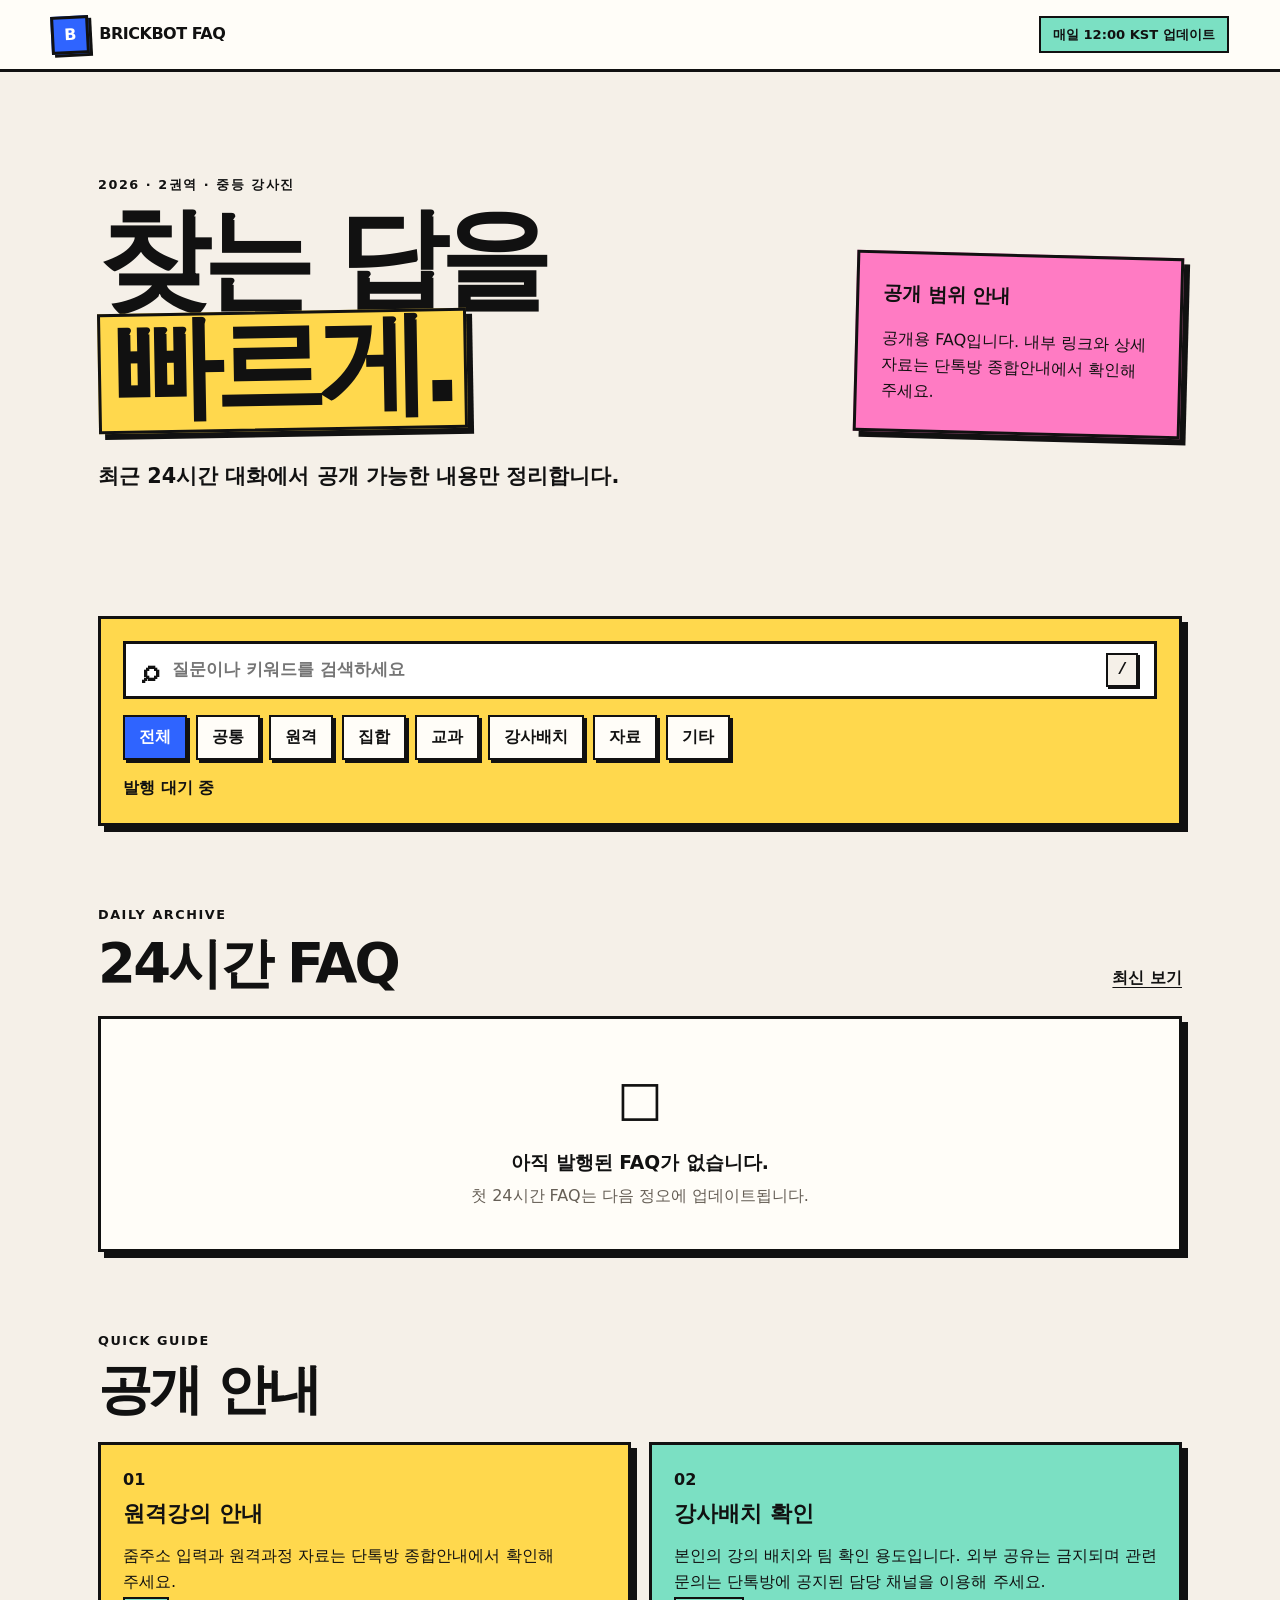
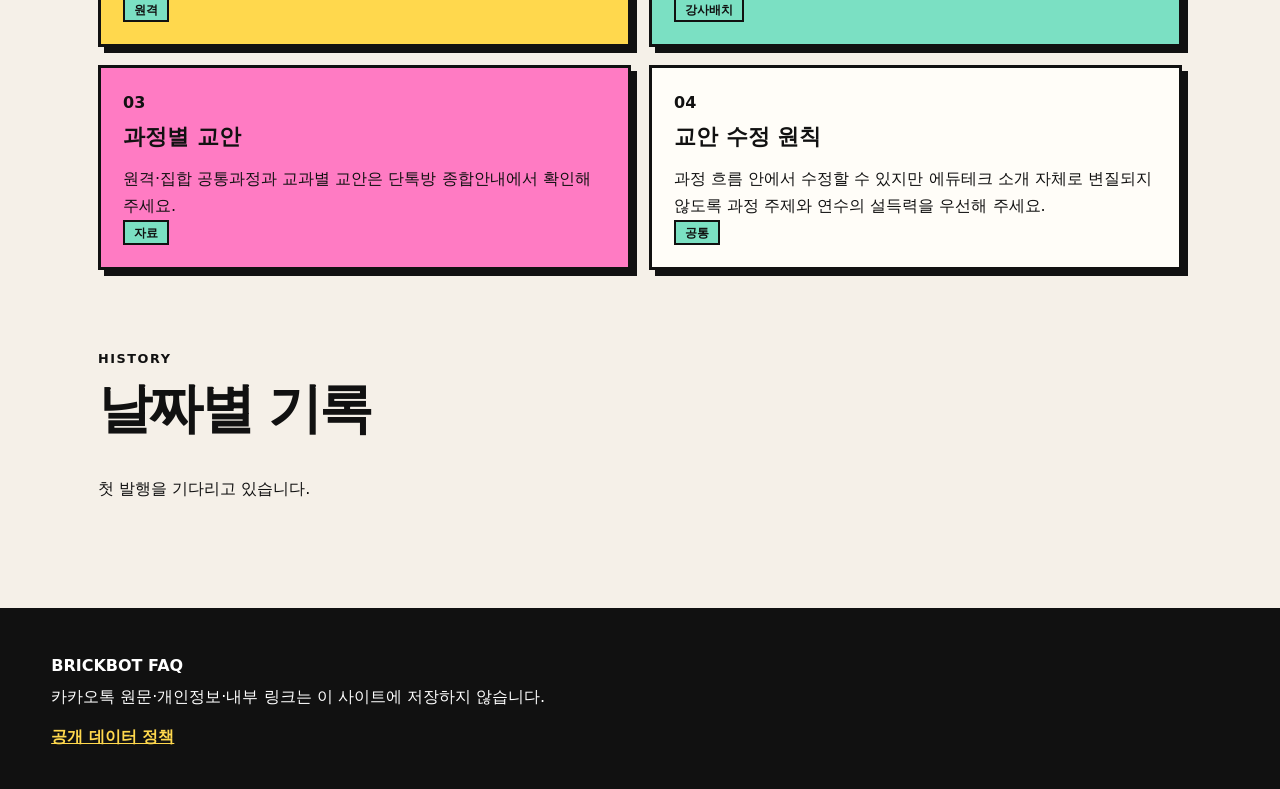
==== index.html @ 0ccc0e26 "feat: launch public Brickbot FAQ site" ====
<!doctype html>
<html lang="ko">
<head>
  <meta charset="utf-8">
  <meta name="viewport" content="width=device-width, initial-scale=1">
  <meta name="description" content="2026년 2권역 중등 강사진 공개 FAQ">
  <meta name="color-scheme" content="light">
  <meta name="theme-color" content="#FFD84D">
  <title>중등 강사진 FAQ</title>
  <link rel="stylesheet" href="./assets/styles.css">
  <script src="./assets/app.js" defer></script>
</head>
<body>
  <a class="skip-link" href="#main">본문으로 바로가기</a>

  <header class="topbar">
    <a class="brand" href="#/" aria-label="FAQ 홈">
      <span class="brand-mark" aria-hidden="true">B</span>
      <span>BRICKBOT FAQ</span>
    </a>
    <div class="update-chip" id="schedule">매일 12:00 KST 업데이트</div>
  </header>

  <main id="main">
    <section class="hero" aria-labelledby="hero-title">
      <div class="hero-copy">
        <p class="eyebrow">2026 · 2권역 · 중등 강사진</p>
        <h1 id="hero-title">찾는 답을<br><span>빠르게.</span></h1>
        <p class="hero-description" id="subtitle">최근 24시간 대화에서 공개 가능한 내용만 정리합니다.</p>
      </div>
      <div class="hero-note" role="note">
        <strong>공개 범위 안내</strong>
        <p id="notice">내부 링크와 상세 자료는 단톡방 종합안내에서 확인해 주세요.</p>
      </div>
    </section>

    <section class="toolbar" aria-label="FAQ 검색 및 필터">
      <label class="search-box" for="search">
        <span aria-hidden="true">⌕</span>
        <span class="sr-only">FAQ 검색</span>
        <input id="search" type="search" autocomplete="off" placeholder="질문이나 키워드를 검색하세요">
        <kbd>/</kbd>
      </label>
      <div class="filters" id="filters" aria-label="카테고리 필터"></div>
      <p class="result-count" id="result-count" aria-live="polite"></p>
    </section>

    <section class="section" id="daily-section" aria-labelledby="daily-title">
      <div class="section-heading">
        <div>
          <p class="eyebrow">DAILY ARCHIVE</p>
          <h2 id="daily-title">24시간 FAQ</h2>
        </div>
        <a class="text-link" href="#/">최신 보기</a>
      </div>
      <div id="daily-summary" class="daily-summary" hidden></div>
      <div id="faq-list" class="faq-list" aria-live="polite"></div>
      <div id="empty-state" class="empty-card" hidden>
        <span class="empty-icon" aria-hidden="true">□</span>
        <h3>아직 발행된 FAQ가 없습니다.</h3>
        <p>첫 24시간 FAQ는 다음 정오에 업데이트됩니다.</p>
      </div>
    </section>

    <section class="section guides-section" aria-labelledby="guides-title">
      <div class="section-heading">
        <div>
          <p class="eyebrow">QUICK GUIDE</p>
          <h2 id="guides-title">공개 안내</h2>
        </div>
      </div>
      <div id="guide-list" class="guide-grid"></div>
    </section>

    <section class="section archive-section" aria-labelledby="archive-title">
      <div class="section-heading">
        <div>
          <p class="eyebrow">HISTORY</p>
          <h2 id="archive-title">날짜별 기록</h2>
        </div>
      </div>
      <nav id="archive-list" class="archive-list" aria-label="날짜별 FAQ"></nav>
    </section>
  </main>

  <footer>
    <p><strong>BRICKBOT FAQ</strong></p>
    <p>카카오톡 원문·개인정보·내부 링크는 이 사이트에 저장하지 않습니다.</p>
    <a href="./privacy.html">공개 데이터 정책</a>
  </footer>

  <noscript>
    <div class="noscript">FAQ를 표시하려면 JavaScript를 활성화해 주세요.</div>
  </noscript>
</body>
</html>
---- assets/styles.css ----
:root {
  --ink: #111111;
  --paper: #f5f0e8;
  --card: #fffdf8;
  --yellow: #ffd84d;
  --blue: #2f64ff;
  --pink: #ff7bc3;
  --mint: #7be0c3;
  --orange: #ff795e;
  --green: #59c36a;
  --muted: #665f56;
  --line: 3px solid var(--ink);
  --shadow: 6px 6px 0 var(--ink);
  --font: Pretendard, "Apple SD Gothic Neo", "Noto Sans KR", system-ui, -apple-system, sans-serif;
}

* { box-sizing: border-box; }
html { scroll-behavior: smooth; }
body {
  margin: 0;
  color: var(--ink);
  background: var(--paper);
  font-family: var(--font);
  font-size: 16px;
  line-height: 1.65;
  word-break: keep-all;
}
a { color: inherit; }
button, input { font: inherit; }
button { color: inherit; }
:focus-visible { outline: 4px solid var(--blue); outline-offset: 3px; }

.sr-only {
  position: absolute;
  width: 1px;
  height: 1px;
  padding: 0;
  margin: -1px;
  overflow: hidden;
  clip: rect(0, 0, 0, 0);
  white-space: nowrap;
  border: 0;
}
.skip-link {
  position: fixed;
  left: 16px;
  top: -80px;
  z-index: 100;
  padding: 10px 14px;
  background: var(--yellow);
  border: var(--line);
  font-weight: 800;
}
.skip-link:focus { top: 16px; }

.topbar {
  min-height: 72px;
  padding: 12px clamp(18px, 4vw, 56px);
  display: flex;
  align-items: center;
  justify-content: space-between;
  gap: 16px;
  border-bottom: var(--line);
  background: var(--card);
}
.brand {
  display: inline-flex;
  align-items: center;
  gap: 10px;
  text-decoration: none;
  font-weight: 900;
  letter-spacing: -.03em;
}
.brand-mark {
  width: 38px;
  height: 38px;
  display: grid;
  place-items: center;
  border: 3px solid var(--ink);
  background: var(--blue);
  color: white;
  box-shadow: 3px 3px 0 var(--ink);
  transform: rotate(-3deg);
}
.update-chip {
  padding: 6px 12px;
  border: 2px solid var(--ink);
  background: var(--mint);
  font-size: .82rem;
  font-weight: 800;
}

main { max-width: 1180px; margin: 0 auto; padding: 0 clamp(18px, 4vw, 48px) 90px; }
.hero {
  min-height: 430px;
  display: grid;
  grid-template-columns: 1.35fr .65fr;
  align-items: center;
  gap: clamp(28px, 6vw, 84px);
  padding: clamp(54px, 8vw, 104px) 0;
}
.eyebrow {
  margin: 0 0 12px;
  font-size: .8rem;
  font-weight: 900;
  letter-spacing: .12em;
}
h1, h2, h3, p { max-width: 72ch; }
h1 {
  margin: 0;
  font-size: clamp(3.4rem, 9vw, 7rem);
  line-height: .92;
  letter-spacing: -.075em;
  font-weight: 900;
}
h1 span {
  display: inline-block;
  padding: 0 .08em .1em;
  background: var(--yellow);
  border: 3px solid var(--ink);
  box-shadow: 6px 6px 0 var(--ink);
  transform: rotate(-1deg);
}
.hero-description { margin-top: 28px; font-size: clamp(1.05rem, 2vw, 1.3rem); font-weight: 650; }
.hero-note {
  padding: 24px;
  border: var(--line);
  background: var(--pink);
  box-shadow: var(--shadow);
  transform: rotate(1.5deg);
}
.hero-note strong { font-size: 1.2rem; }
.hero-note p { margin-bottom: 0; }

.toolbar {
  position: relative;
  margin: 0 0 76px;
  padding: 22px;
  border: var(--line);
  background: var(--yellow);
  box-shadow: var(--shadow);
}
.search-box {
  min-height: 58px;
  display: grid;
  grid-template-columns: auto 1fr auto;
  align-items: center;
  gap: 12px;
  padding: 0 16px;
  border: var(--line);
  background: white;
}
.search-box > span:first-child { font-size: 2rem; line-height: 1; font-weight: 900; }
.search-box input { width: 100%; min-width: 0; border: 0; outline: 0; background: transparent; font-size: 1.05rem; font-weight: 650; }
kbd { padding: 2px 9px; border: 2px solid var(--ink); background: var(--paper); box-shadow: 2px 2px 0 var(--ink); font-weight: 800; }
.filters { display: flex; flex-wrap: wrap; gap: 9px; margin-top: 16px; }
.filter-button {
  min-height: 42px;
  padding: 7px 14px;
  border: 2px solid var(--ink);
  background: var(--card);
  box-shadow: 3px 3px 0 var(--ink);
  cursor: pointer;
  font-weight: 800;
}
.filter-button[aria-pressed="true"] { background: var(--blue); color: white; }
.filter-button:active, .brutal-button:active { transform: translate(2px, 2px); box-shadow: 1px 1px 0 var(--ink); }
.result-count { margin: 15px 0 0; font-weight: 800; }

.section { margin-top: 78px; }
.section-heading { display: flex; justify-content: space-between; align-items: end; gap: 16px; margin-bottom: 24px; }
h2 { margin: 0; font-size: clamp(2rem, 5vw, 3.4rem); line-height: 1; letter-spacing: -.05em; font-weight: 900; }
.text-link { font-weight: 850; text-underline-offset: 4px; }

.daily-summary {
  margin-bottom: 28px;
  padding: 22px;
  border: var(--line);
  background: var(--blue);
  color: white;
  box-shadow: var(--shadow);
}
.daily-summary h3 { margin: 0 0 6px; font-size: 1.35rem; }
.daily-summary p { margin: 4px 0; }
.summary-stats { display: flex; flex-wrap: wrap; gap: 8px; margin-top: 14px; }
.summary-stat { padding: 4px 10px; border: 2px solid white; font-weight: 800; }

.faq-list { display: grid; gap: 18px; }
.faq-card {
  border: var(--line);
  background: var(--card);
  box-shadow: 5px 5px 0 var(--ink);
}
.faq-card[open] { background: white; }
.faq-card summary {
  min-height: 74px;
  display: grid;
  grid-template-columns: auto 1fr auto;
  align-items: center;
  gap: 14px;
  padding: 17px 20px;
  cursor: pointer;
  list-style: none;
  font-size: 1.04rem;
  font-weight: 850;
}
.faq-card summary::-webkit-details-marker { display: none; }
.faq-index { color: var(--blue); font-size: .8rem; letter-spacing: .08em; }
.faq-toggle { width: 32px; height: 32px; display: grid; place-items: center; border: 2px solid var(--ink); background: var(--yellow); font-weight: 900; }
.faq-card[open] .faq-toggle { transform: rotate(45deg); }
.faq-answer { padding: 0 20px 22px 58px; border-top: 2px solid var(--ink); }
.faq-answer p { margin: 18px 0; white-space: pre-line; }
.faq-meta { display: flex; flex-wrap: wrap; gap: 8px; }
.meta-badge { padding: 3px 9px; border: 2px solid var(--ink); background: var(--mint); font-size: .78rem; font-weight: 800; }
.meta-badge.review { background: var(--orange); }

.empty-card {
  padding: 40px 24px;
  text-align: center;
  border: var(--line);
  background: var(--card);
  box-shadow: var(--shadow);
}
.empty-card h3 { margin: 10px auto 4px; }
.empty-card p { margin: 0 auto; color: var(--muted); }
.empty-icon { font-size: 3rem; font-weight: 900; }

.guide-grid { display: grid; grid-template-columns: repeat(2, minmax(0, 1fr)); gap: 18px; }
.guide-card { min-height: 190px; padding: 22px; border: var(--line); box-shadow: var(--shadow); background: var(--card); }
.guide-card:nth-child(4n+1) { background: var(--yellow); }
.guide-card:nth-child(4n+2) { background: var(--mint); }
.guide-card:nth-child(4n+3) { background: var(--pink); }
.guide-card h3 { margin: 8px 0; font-size: 1.35rem; line-height: 1.2; }
.guide-card p { margin-bottom: 0; }
.guide-number { font-weight: 900; }

.archive-list { display: grid; gap: 10px; }
.archive-link { display: flex; justify-content: space-between; align-items: center; gap: 12px; min-height: 56px; padding: 10px 16px; border: 2px solid var(--ink); background: var(--card); text-decoration: none; font-weight: 800; }
.archive-link:hover { background: var(--yellow); }
.archive-link span:last-child { color: var(--muted); font-size: .85rem; }

footer { padding: 38px clamp(18px, 4vw, 56px); border-top: var(--line); background: var(--ink); color: white; }
footer p { margin: 4px 0; }
footer a { display: inline-block; margin-top: 10px; color: var(--yellow); font-weight: 800; }

.policy-page { max-width: 880px; padding-top: 70px; }
.policy-page > h1 { font-size: clamp(2.8rem, 8vw, 5rem); margin-bottom: 42px; }
.policy-card { margin: 24px 0; padding: 26px; border: var(--line); background: var(--mint); box-shadow: var(--shadow); }
.policy-card h2 { font-size: 1.8rem; }
.warning-card { background: var(--orange); }
.brutal-button { display: inline-block; margin: 24px 0 70px; padding: 12px 18px; border: var(--line); background: var(--yellow); box-shadow: 4px 4px 0 var(--ink); text-decoration: none; font-weight: 900; }
.noscript { margin: 20px; padding: 20px; border: var(--line); background: var(--orange); }

@media (max-width: 760px) {
  .topbar { align-items: flex-start; }
  .update-chip { max-width: 150px; text-align: center; }
  .hero { grid-template-columns: 1fr; min-height: 0; }
  h1 { font-size: clamp(3.2rem, 17vw, 5.3rem); }
  .hero-note { transform: none; }
  .toolbar { margin-bottom: 56px; padding: 16px; }
  kbd { display: none; }
  .search-box { grid-template-columns: auto 1fr; }
  .section { margin-top: 62px; }
  .section-heading { align-items: flex-start; }
  .guide-grid { grid-template-columns: 1fr; }
  .faq-card summary { padding: 15px; gap: 10px; }
  .faq-answer { padding: 0 15px 18px; }
  .archive-link { align-items: flex-start; flex-direction: column; gap: 2px; }
}

@media (prefers-reduced-motion: reduce) {
  html { scroll-behavior: auto; }
  *, *::before, *::after { transition: none !important; animation: none !important; }
}
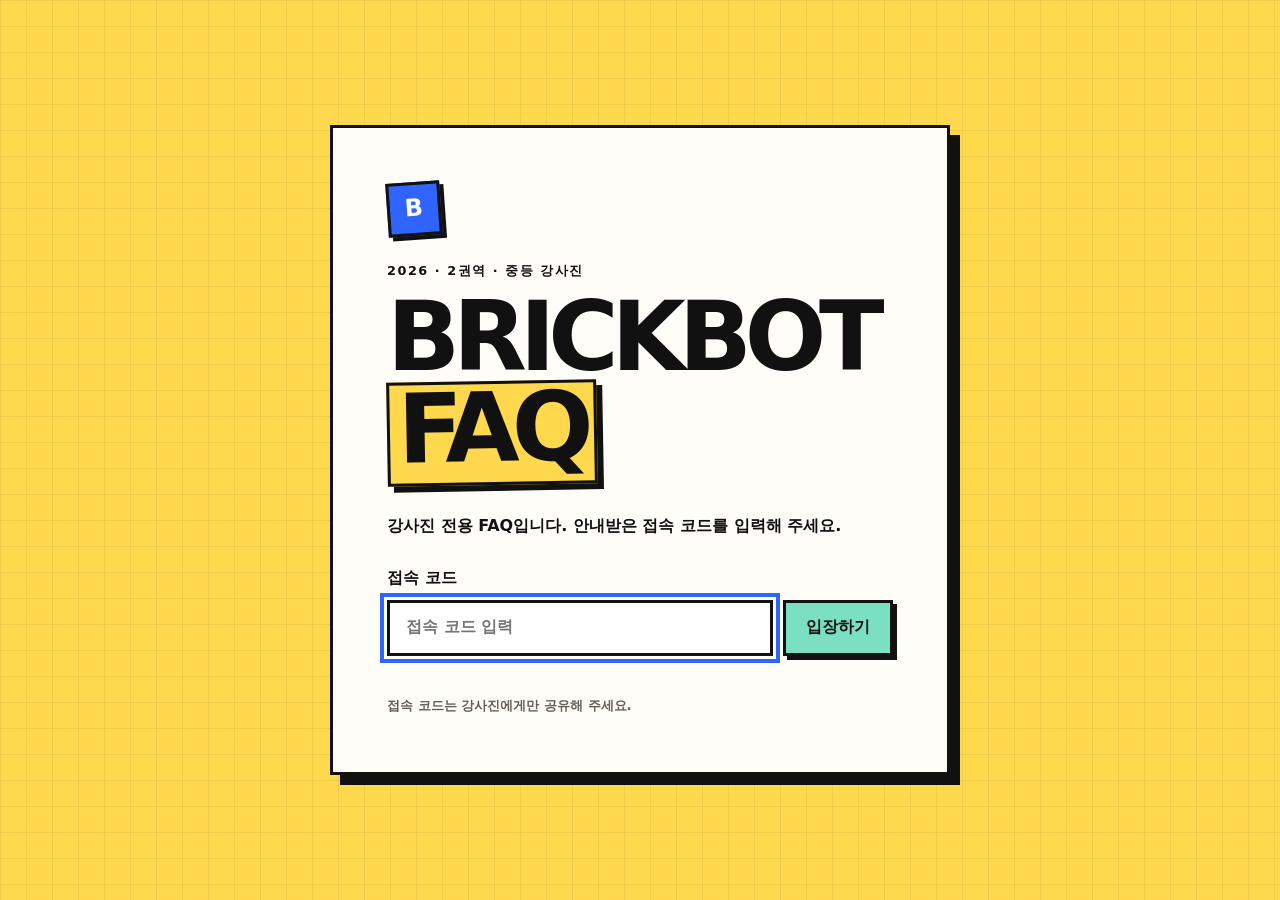
==== commit bb49f530: "feat: gate FAQ access and publish linked answers" ====
--- a/index.html
+++ b/index.html
@@ -10,8 +10,28 @@
   <link rel="stylesheet" href="./assets/styles.css">
   <script src="./assets/app.js" defer></script>
 </head>
-<body>
+<body class="access-locked">
   <a class="skip-link" href="#main">본문으로 바로가기</a>
+
+  <section class="access-gate" id="access-gate" aria-labelledby="access-title">
+    <div class="access-card">
+      <span class="access-mark" aria-hidden="true">B</span>
+      <p class="eyebrow">2026 · 2권역 · 중등 강사진</p>
+      <h1 id="access-title">BRICKBOT<br><span>FAQ</span></h1>
+      <p>강사진 전용 FAQ입니다. 안내받은 접속 코드를 입력해 주세요.</p>
+      <form id="access-form" class="access-form">
+        <label for="access-code">접속 코드</label>
+        <div class="access-input-row">
+          <input id="access-code" type="password" inputmode="numeric" autocomplete="off" maxlength="12" placeholder="접속 코드 입력" required>
+          <button type="submit">입장하기</button>
+        </div>
+        <p id="access-error" class="access-error" role="alert" aria-live="polite"></p>
+      </form>
+      <small>접속 코드는 강사진에게만 공유해 주세요.</small>
+    </div>
+  </section>
+
+  <div id="site-shell" hidden>
 
   <header class="topbar">
     <a class="brand" href="#/" aria-label="FAQ 홈">
@@ -85,12 +105,13 @@
 
   <footer>
     <p><strong>BRICKBOT FAQ</strong></p>
-    <p>카카오톡 원문·개인정보·내부 링크는 이 사이트에 저장하지 않습니다.</p>
+    <p>카카오톡 원문·개인정보·비밀번호·인증정보는 이 사이트에 저장하지 않습니다.</p>
     <a href="./privacy.html">공개 데이터 정책</a>
   </footer>
 
   <noscript>
     <div class="noscript">FAQ를 표시하려면 JavaScript를 활성화해 주세요.</div>
   </noscript>
+  </div>
 </body>
 </html>
--- a/assets/styles.css
+++ b/assets/styles.css
@@ -25,6 +25,56 @@
   line-height: 1.65;
   word-break: keep-all;
 }
+body.access-locked { overflow: hidden; }
+[hidden] { display: none !important; }
+.access-gate {
+  min-height: 100svh;
+  display: grid;
+  place-items: center;
+  padding: 24px;
+  background:
+    linear-gradient(90deg, rgba(17,17,17,.06) 1px, transparent 1px),
+    linear-gradient(rgba(17,17,17,.06) 1px, transparent 1px),
+    var(--yellow);
+  background-size: 26px 26px;
+}
+.access-card {
+  width: min(100%, 620px);
+  padding: clamp(28px, 6vw, 54px);
+  border: var(--line);
+  background: var(--card);
+  box-shadow: 10px 10px 0 var(--ink);
+}
+.access-mark {
+  width: 54px;
+  height: 54px;
+  display: grid;
+  place-items: center;
+  margin-bottom: 24px;
+  border: var(--line);
+  background: var(--blue);
+  color: white;
+  box-shadow: 4px 4px 0 var(--ink);
+  font-size: 1.5rem;
+  font-weight: 900;
+  transform: rotate(-4deg);
+}
+.access-card h1 { margin-bottom: 28px; font-size: clamp(3.1rem, 11vw, 6rem); }
+.access-card > p:not(.eyebrow) { font-weight: 700; }
+.access-form { margin-top: 26px; }
+.access-form label { display: block; margin-bottom: 8px; font-weight: 900; }
+.access-input-row { display: grid; grid-template-columns: 1fr auto; gap: 10px; }
+.access-input-row input,
+.access-input-row button {
+  min-height: 56px;
+  border: var(--line);
+  font-weight: 850;
+}
+.access-input-row input { min-width: 0; padding: 0 16px; background: white; }
+.access-input-row button { padding: 0 20px; background: var(--mint); box-shadow: 4px 4px 0 var(--ink); cursor: pointer; }
+.access-input-row button:active { transform: translate(2px, 2px); box-shadow: 2px 2px 0 var(--ink); }
+.access-error { min-height: 1.65em; margin: 10px 0 0; color: #b42318; font-weight: 850; }
+.access-card small { color: var(--muted); font-weight: 700; }
 a { color: inherit; }
 button, input { font: inherit; }
 button { color: inherit; }
@@ -210,6 +260,7 @@
 .faq-card[open] .faq-toggle { transform: rotate(45deg); }
 .faq-answer { padding: 0 20px 22px 58px; border-top: 2px solid var(--ink); }
 .faq-answer p { margin: 18px 0; white-space: pre-line; }
+.faq-link { color: var(--blue); font-weight: 850; text-underline-offset: 3px; overflow-wrap: anywhere; }
 .faq-meta { display: flex; flex-wrap: wrap; gap: 8px; }
 .meta-badge { padding: 3px 9px; border: 2px solid var(--ink); background: var(--mint); font-size: .78rem; font-weight: 800; }
 .meta-badge.review { background: var(--orange); }
@@ -252,6 +303,7 @@
 .noscript { margin: 20px; padding: 20px; border: var(--line); background: var(--orange); }
 
 @media (max-width: 760px) {
+  .access-input-row { grid-template-columns: 1fr; }
   .topbar { align-items: flex-start; }
   .update-chip { max-width: 150px; text-align: center; }
   .hero { grid-template-columns: 1fr; min-height: 0; }
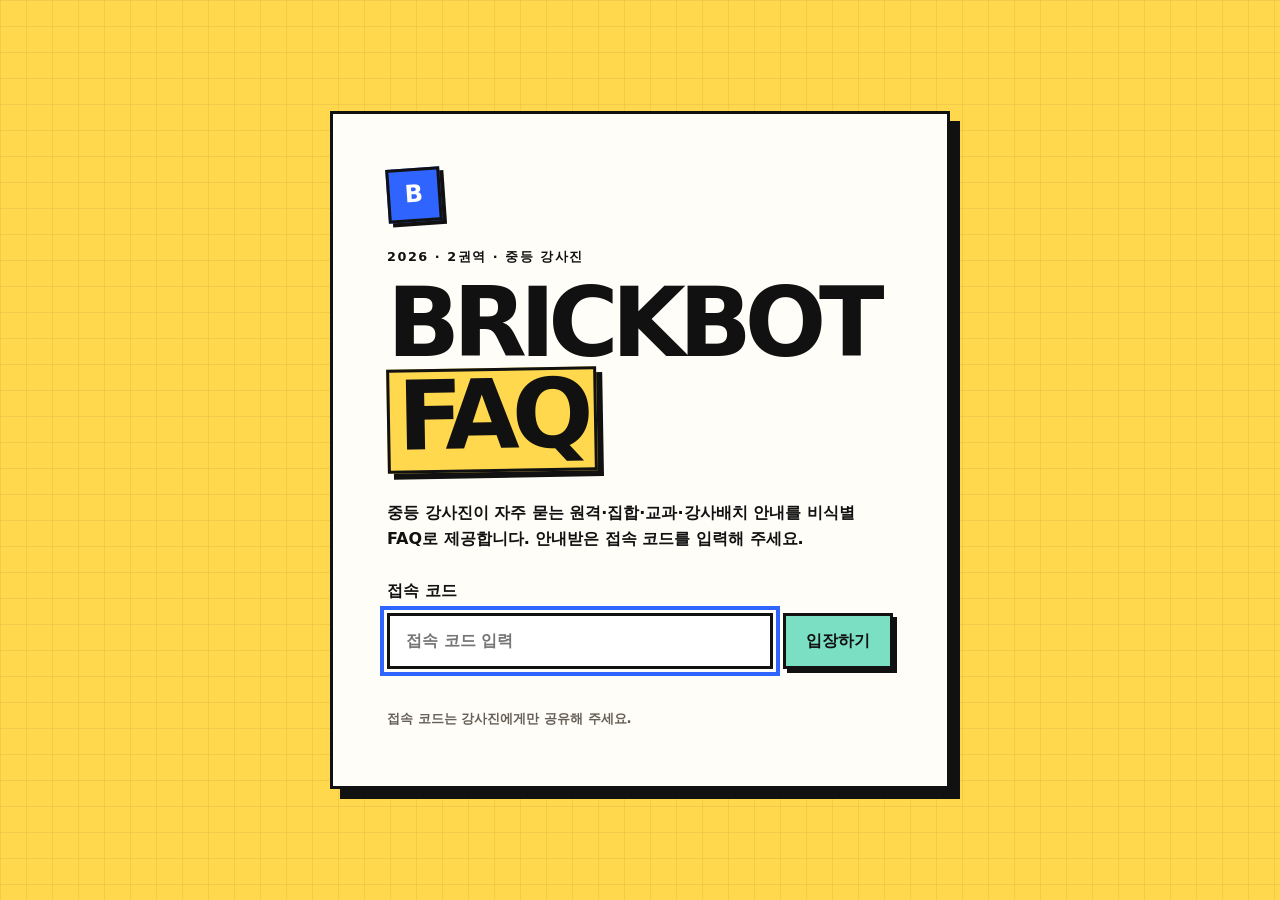
==== commit a294c94e: "feat: add SEO metadata and structured FAQ data" ====
--- a/index.html
+++ b/index.html
@@ -3,10 +3,56 @@
 <head>
   <meta charset="utf-8">
   <meta name="viewport" content="width=device-width, initial-scale=1">
-  <meta name="description" content="2026년 2권역 중등 강사진 공개 FAQ">
+  <meta name="description" content="중등 강사진이 자주 찾는 원격·집합·교과·강사배치 안내와 확인된 링크를 날짜별로 제공하는 비식별 공개 FAQ입니다.">
+  <meta name="robots" content="index, follow, max-image-preview:large, max-snippet:-1, max-video-preview:-1">
+  <meta name="googlebot" content="index, follow, max-image-preview:large, max-snippet:-1">
   <meta name="color-scheme" content="light">
   <meta name="theme-color" content="#FFD84D">
-  <title>중등 강사진 FAQ</title>
+  <meta property="og:type" content="website">
+  <meta property="og:locale" content="ko_KR">
+  <meta property="og:site_name" content="BRICKBOT FAQ">
+  <meta property="og:title" content="중등 강사진 FAQ | BRICKBOT FAQ">
+  <meta property="og:description" content="원격·집합·교과·강사배치 안내를 빠르게 찾는 중등 강사진용 비식별 FAQ">
+  <meta property="og:url" content="https://techkwon.github.io/brickbot-faq/">
+  <meta property="og:image" content="https://techkwon.github.io/brickbot-faq/assets/og-brickbot-faq.png">
+  <meta property="og:image:width" content="1200">
+  <meta property="og:image:height" content="630">
+  <meta property="og:image:alt" content="BRICKBOT FAQ - 중등 강사진이 찾는 답을 빠르게 확인하는 FAQ">
+  <meta name="twitter:card" content="summary_large_image">
+  <meta name="twitter:title" content="중등 강사진 FAQ | BRICKBOT FAQ">
+  <meta name="twitter:description" content="원격·집합·교과·강사배치 안내를 빠르게 찾는 중등 강사진용 비식별 FAQ">
+  <meta name="twitter:image" content="https://techkwon.github.io/brickbot-faq/assets/og-brickbot-faq.png">
+  <link rel="canonical" href="https://techkwon.github.io/brickbot-faq/">
+  <link rel="icon" href="./assets/favicon.svg" type="image/svg+xml">
+  <link rel="apple-touch-icon" href="./assets/apple-touch-icon.png">
+  <link rel="manifest" href="./site.webmanifest">
+  <title>중등 강사진 FAQ | BRICKBOT FAQ</title>
+  <script type="application/ld+json" id="site-structured-data">
+  {
+    "@context": "https://schema.org",
+    "@graph": [
+      {
+        "@type": "WebSite",
+        "@id": "https://techkwon.github.io/brickbot-faq/#website",
+        "url": "https://techkwon.github.io/brickbot-faq/",
+        "name": "BRICKBOT FAQ",
+        "alternateName": "중등 강사진 FAQ",
+        "description": "중등 강사진이 자주 찾는 공개 안내와 확인된 링크를 제공하는 비식별 FAQ",
+        "inLanguage": "ko-KR"
+      },
+      {
+        "@type": "CollectionPage",
+        "@id": "https://techkwon.github.io/brickbot-faq/#webpage",
+        "url": "https://techkwon.github.io/brickbot-faq/",
+        "name": "중등 강사진 FAQ | BRICKBOT FAQ",
+        "description": "원격·집합·교과·강사배치 안내를 날짜별로 제공하는 중등 강사진용 FAQ",
+        "isPartOf": {"@id": "https://techkwon.github.io/brickbot-faq/#website"},
+        "inLanguage": "ko-KR"
+      }
+    ]
+  }
+  </script>
+  <!-- FAQ_STRUCTURED_DATA -->
   <link rel="stylesheet" href="./assets/styles.css">
   <script src="./assets/app.js" defer></script>
 </head>
@@ -18,7 +64,7 @@
       <span class="access-mark" aria-hidden="true">B</span>
       <p class="eyebrow">2026 · 2권역 · 중등 강사진</p>
       <h1 id="access-title">BRICKBOT<br><span>FAQ</span></h1>
-      <p>강사진 전용 FAQ입니다. 안내받은 접속 코드를 입력해 주세요.</p>
+      <p>중등 강사진이 자주 묻는 원격·집합·교과·강사배치 안내를 비식별 FAQ로 제공합니다. 안내받은 접속 코드를 입력해 주세요.</p>
       <form id="access-form" class="access-form">
         <label for="access-code">접속 코드</label>
         <div class="access-input-row">
@@ -38,7 +84,7 @@
       <span class="brand-mark" aria-hidden="true">B</span>
       <span>BRICKBOT FAQ</span>
     </a>
-    <div class="update-chip" id="schedule">매일 12:00 KST 업데이트</div>
+    <div class="update-chip" id="schedule">매일 12:35 KST 업데이트</div>
   </header>
 
   <main id="main">
@@ -58,27 +104,31 @@
       <label class="search-box" for="search">
         <span aria-hidden="true">⌕</span>
         <span class="sr-only">FAQ 검색</span>
-        <input id="search" type="search" autocomplete="off" placeholder="질문이나 키워드를 검색하세요">
+        <input id="search" type="search" autocomplete="off" placeholder="전체 FAQ 검색">
         <kbd>/</kbd>
       </label>
       <div class="filters" id="filters" aria-label="카테고리 필터"></div>
+      <p class="search-help">기본은 KST 오늘 날짜의 24시간 FAQ입니다. 모든 날짜는 ‘전체 보기’에서 검색하세요.</p>
       <p class="result-count" id="result-count" aria-live="polite"></p>
     </section>
 
     <section class="section" id="daily-section" aria-labelledby="daily-title">
       <div class="section-heading">
         <div>
-          <p class="eyebrow">DAILY ARCHIVE</p>
+          <p class="eyebrow" id="daily-eyebrow">DAILY ARCHIVE</p>
           <h2 id="daily-title">24시간 FAQ</h2>
         </div>
-        <a class="text-link" href="#/">최신 보기</a>
+        <div class="view-switch" role="group" aria-label="FAQ 보기 범위">
+          <button class="view-button" id="view-latest" type="button" aria-pressed="true">오늘 24시간</button>
+          <button class="view-button" id="view-all" type="button" aria-pressed="false">전체 보기</button>
+        </div>
       </div>
       <div id="daily-summary" class="daily-summary" hidden></div>
       <div id="faq-list" class="faq-list" aria-live="polite"></div>
       <div id="empty-state" class="empty-card" hidden>
         <span class="empty-icon" aria-hidden="true">□</span>
         <h3>아직 발행된 FAQ가 없습니다.</h3>
-        <p>첫 24시간 FAQ는 다음 정오에 업데이트됩니다.</p>
+        <p>오늘 FAQ는 매일 12:35 KST 업데이트됩니다.</p>
       </div>
     </section>
 
--- a/assets/styles.css
+++ b/assets/styles.css
@@ -204,6 +204,7 @@
 .search-box input { width: 100%; min-width: 0; border: 0; outline: 0; background: transparent; font-size: 1.05rem; font-weight: 650; }
 kbd { padding: 2px 9px; border: 2px solid var(--ink); background: var(--paper); box-shadow: 2px 2px 0 var(--ink); font-weight: 800; }
 .filters { display: flex; flex-wrap: wrap; gap: 9px; margin-top: 16px; }
+.search-help { margin: 14px 0 0; color: var(--muted); font-size: .9rem; font-weight: 750; }
 .filter-button {
   min-height: 42px;
   padding: 7px 14px;
@@ -221,6 +222,10 @@
 .section-heading { display: flex; justify-content: space-between; align-items: end; gap: 16px; margin-bottom: 24px; }
 h2 { margin: 0; font-size: clamp(2rem, 5vw, 3.4rem); line-height: 1; letter-spacing: -.05em; font-weight: 900; }
 .text-link { font-weight: 850; text-underline-offset: 4px; }
+.view-switch { display: flex; flex-wrap: wrap; justify-content: flex-end; gap: 8px; }
+.view-button { min-height: 42px; padding: 7px 12px; border: 2px solid var(--ink); background: var(--card); box-shadow: 3px 3px 0 var(--ink); cursor: pointer; font-weight: 850; }
+.view-button[aria-pressed="true"] { background: var(--blue); color: white; }
+.view-button:active { transform: translate(2px, 2px); box-shadow: 1px 1px 0 var(--ink); }
 
 .daily-summary {
   margin-bottom: 28px;
@@ -263,6 +268,7 @@
 .faq-link { color: var(--blue); font-weight: 850; text-underline-offset: 3px; overflow-wrap: anywhere; }
 .faq-meta { display: flex; flex-wrap: wrap; gap: 8px; }
 .meta-badge { padding: 3px 9px; border: 2px solid var(--ink); background: var(--mint); font-size: .78rem; font-weight: 800; }
+.meta-badge.date { background: var(--yellow); }
 .meta-badge.review { background: var(--orange); }
 
 .empty-card {
@@ -303,17 +309,23 @@
 .noscript { margin: 20px; padding: 20px; border: var(--line); background: var(--orange); }
 
 @media (max-width: 760px) {
+  body { overflow-x: hidden; }
   .access-input-row { grid-template-columns: 1fr; }
-  .topbar { align-items: flex-start; }
-  .update-chip { max-width: 150px; text-align: center; }
-  .hero { grid-template-columns: 1fr; min-height: 0; }
+  .topbar { align-items: flex-start; flex-wrap: wrap; }
+  .brand, .hero-copy, .toolbar, .search-box { min-width: 0; }
+  .update-chip { flex: 0 1 132px; max-width: 132px; padding: 5px 8px; text-align: center; font-size: .74rem; }
+  .hero { grid-template-columns: minmax(0, 1fr); min-height: 0; }
+  .hero-description { max-width: 100%; word-break: normal; overflow-wrap: anywhere; }
   h1 { font-size: clamp(3.2rem, 17vw, 5.3rem); }
-  .hero-note { transform: none; }
+  .hero-note { min-width: 0; transform: none; }
   .toolbar { margin-bottom: 56px; padding: 16px; }
   kbd { display: none; }
-  .search-box { grid-template-columns: auto 1fr; }
+  .search-box { grid-template-columns: auto minmax(0, 1fr); padding: 0 12px; }
+  .search-box input { font-size: .96rem; }
   .section { margin-top: 62px; }
   .section-heading { align-items: flex-start; }
+  .view-switch { max-width: 145px; justify-content: flex-start; }
+  .view-button { width: 100%; }
   .guide-grid { grid-template-columns: 1fr; }
   .faq-card summary { padding: 15px; gap: 10px; }
   .faq-answer { padding: 0 15px 18px; }
